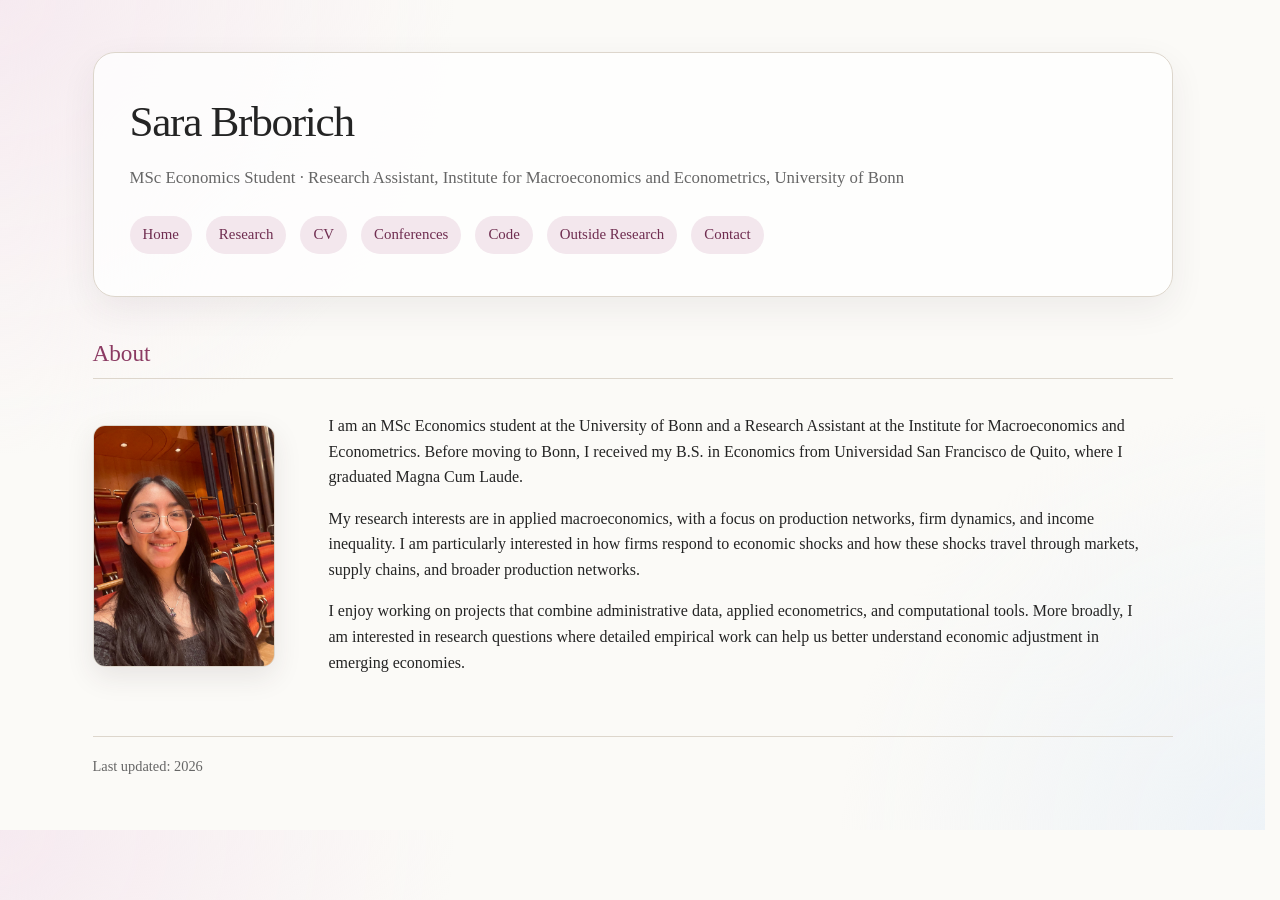
==== index.html @ 82b344d6 "Update index.html" ====
<!DOCTYPE html>
<html lang="en">
<head>
  <meta charset="UTF-8" />
  <meta name="viewport" content="width=device-width, initial-scale=1.0" />
  <title>Sara Brborich</title>
  <link rel="stylesheet" href="style.css" />
</head>

<body>
  <div class="container">

    <header>
      <h1>Sara Brborich</h1>

      <div class="subtitle">
        MSc Economics Student · Research Assistant, Institute for Macroeconomics and Econometrics, University of Bonn
      </div>

      <nav>
        <a href="index.html">Home</a>
        <a href="research.html">Research</a>
        <a href="files/Sara_Brborich_CV.pdf" target="_blank" rel="noopener noreferrer">CV</a>
        <a href="conferences.html">Conferences</a>
        <a href="code.html">Code</a>
        <a href="outside.html">Outside Research</a>
        <a href="contact.html">Contact</a>
      </nav>
    </header>

    <section id="about">
      <h2>About</h2>
    
      <div class="home-intro">
        <img src="images/sara.jpg" alt="Sara Brborich" class="profile-photo" />
    
        <div>
          <p>
            I am an MSc Economics student at the University of Bonn and a Research Assistant at the
            Institute for Macroeconomics and Econometrics. Before moving to Bonn, I received my B.S.
            in Economics from Universidad San Francisco de Quito, where I graduated Magna Cum Laude.
          </p>
    
          <p>
            My research interests are in applied macroeconomics, with a focus on production networks,
            firm dynamics, and income inequality. I am particularly interested in how firms respond to
            economic shocks and how these shocks travel through markets, supply chains, and broader
            production networks.
          </p>
    
          <p>
            I enjoy working on projects that combine administrative data, applied econometrics, and
            computational tools. More broadly, I am interested in research questions where detailed empirical
            work can help us better understand economic adjustment in emerging economies.
          </p>
        </div>
      </div>
    </section>

    <footer>
      Last updated: 2026
    </footer>

  </div>
</body>
</html>
---- style.css ----
:root {
  --bg: #fbfaf7;
  --text: #242424;
  --muted: #666666;
  --line: #ddd6cc;
  --accent: #8b3a62;
  --accent-soft: #f3e7ed;
  --link: #6f2d50;
  --card: #ffffff;
}

html {
  overflow-y: scroll;
  scrollbar-gutter: stable;
}

body {
  margin: 0;
  font-family: Georgia, "Times New Roman", serif;
  color: var(--text);
  background:
    radial-gradient(circle at top left, #f6eaf0 0, transparent 30%),
    radial-gradient(circle at bottom right, #eef3f7 0, transparent 28%),
    var(--bg);
  line-height: 1.6;
}

.container {
  max-width: 1080px;
  margin: 0 auto;
  padding: 52px 26px;
}

header {
  background: rgba(255, 255, 255, 0.78);
  border: 1px solid var(--line);
  border-radius: 22px;
  padding: 34px 36px;
  margin-bottom: 38px;
  box-shadow: 0 12px 35px rgba(60, 40, 50, 0.07);
}

h1 {
  font-size: 2.7rem;
  margin: 0;
  font-weight: normal;
  letter-spacing: -0.03em;
}

.subtitle {
  margin-top: 9px;
  font-size: 1.05rem;
  color: var(--muted);
  max-width: none;
}

nav {
  margin-top: 24px;
}

nav a {
  display: inline-block;
  margin-right: 10px;
  margin-bottom: 8px;
  padding: 7px 13px;
  border-radius: 999px;
  background: var(--accent-soft);
  color: var(--link);
  text-decoration: none;
  font-size: 0.93rem;
}

nav a:hover {
  background: var(--accent);
  color: white;
  text-decoration: none;
}

section {
  margin-bottom: 42px;
}

h2 {
  font-size: 1.45rem;
  font-weight: normal;
  border-bottom: 1px solid var(--line);
  padding-bottom: 6px;
  margin-bottom: 18px;
  color: var(--accent);
}

h3 {
  font-size: 1.08rem;
  font-weight: normal;
  color: #444;
  margin-top: 24px;
  margin-bottom: 14px;
}

p {
  max-width: 820px;
}

a {
  color: var(--link);
  text-decoration: none;
}

a:hover {
  text-decoration: underline;
}

.paper,
.project,
.card {
  background: var(--card);
  border: 1px solid var(--line);
  border-radius: 16px;
  padding: 16px 18px;
  margin-bottom: 14px;
  box-shadow: 0 8px 22px rgba(60, 40, 50, 0.04);
}

.paper-title,
.project-title {
  font-weight: bold;
  font-size: 1.02rem;
}

.paper-details,
.project-details {
  color: var(--muted);
  font-size: 0.95rem;
  margin-top: 4px;
}

.button-row {
  margin-top: 20px;
}

.button {
  display: inline-block;
  margin-right: 10px;
  margin-bottom: 8px;
  padding: 8px 14px;
  border-radius: 999px;
  background: var(--accent);
  color: white;
  text-decoration: none;
  font-size: 0.93rem;
}

.button:hover {
  opacity: 0.88;
  text-decoration: none;
}

.contact-list {
  margin-top: 18px;
  line-height: 1.9;
}

footer {
  border-top: 1px solid var(--line);
  margin-top: 45px;
  padding-top: 18px;
  color: var(--muted);
  font-size: 0.9rem;
}

@media (max-width: 650px) {
  .container {
    padding: 28px 16px;
  }

  header {
    padding: 26px 22px;
  }

  h1 {
    font-size: 2.25rem;
  }
}

.home-intro {
  display: grid;
  grid-template-columns: 190px 1fr;
  gap: 28px;
  align-items: start;
}

.home-intro {
  display: grid;
  grid-template-columns: 200px 1fr;
  gap: 36px;
  align-items: center;
}

.profile-photo {
  display: block;
  width: 180px !important;
  height: auto !important;
  max-width: 180px !important;
  border-radius: 12px;
  border: 1px solid var(--line);
  box-shadow: 0 10px 28px rgba(60, 40, 50, 0.10);
  margin-top: 4px;
}

@media (max-width: 650px) {
  .home-intro {
    grid-template-columns: 1fr;
  }

  .profile-photo {
    width: 155px;
    height: 155px;
  }
}

.conference {
  margin-bottom: 34px;
}

.conference-meta {
  color: var(--muted);
  font-size: 0.95rem;
  margin-top: 4px;
  margin-bottom: 14px;
}

.image-grid {
  display: grid;
  grid-template-columns: repeat(3, 1fr);
  gap: 14px;
  margin-top: 14px;
}

.image-grid img {
  width: 100%;
  height: 170px;
  object-fit: cover;
  border-radius: 14px;
  border: 1px solid var(--line);
  box-shadow: 0 8px 22px rgba(60, 40, 50, 0.05);
}

@media (max-width: 750px) {
  .image-grid {
    grid-template-columns: 1fr;
  }

  .image-grid img {
    height: auto;
  }
}

.wide-text {
  max-width: none;
}
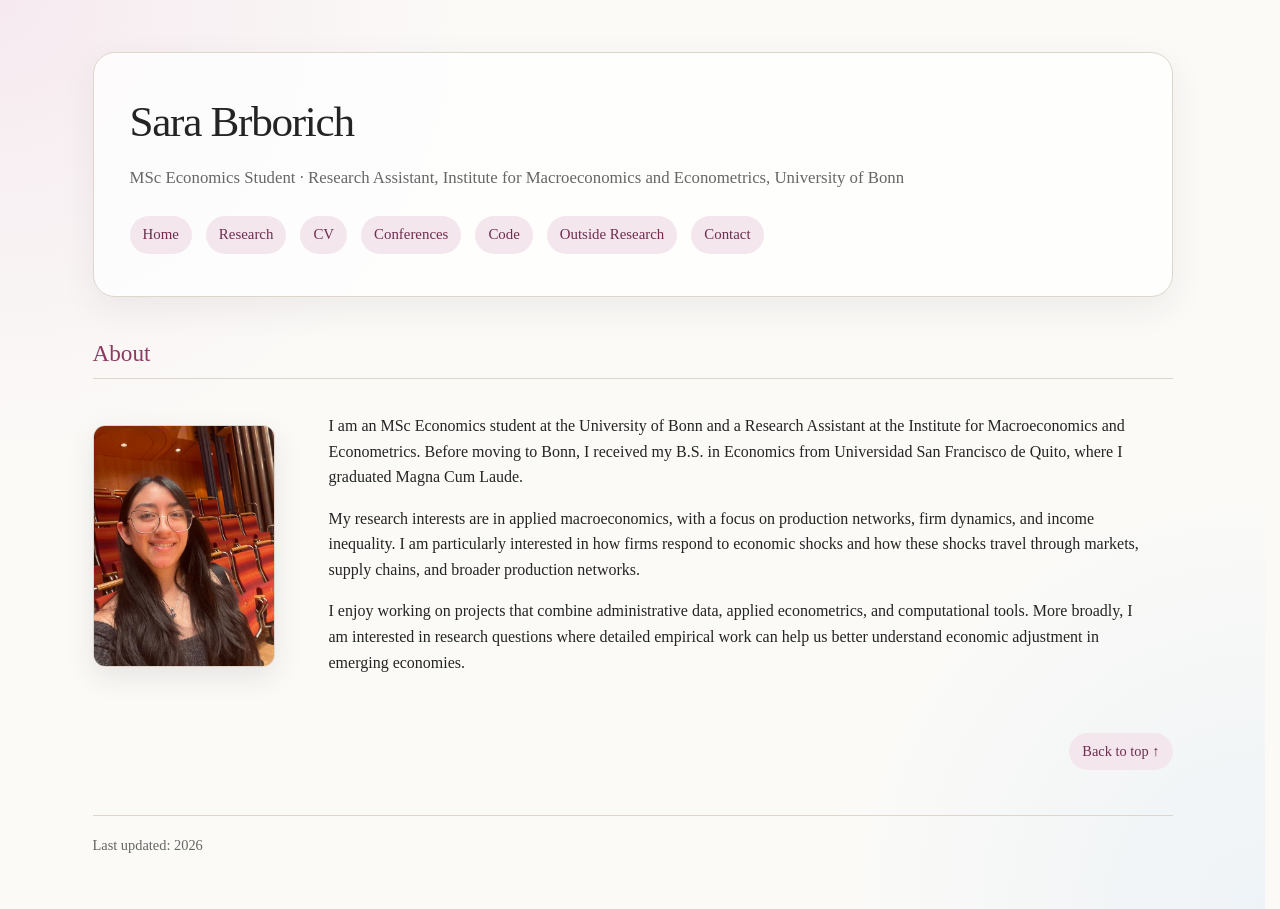
==== commit 9d3e143d: "Add 'Back to top' link in the body Added a 'Back to top' link for easier navigation." ====
--- a/index.html
+++ b/index.html
@@ -5,13 +5,16 @@
   <meta name="viewport" content="width=device-width, initial-scale=1.0" />
   <title>Sara Brborich</title>
   <link rel="stylesheet" href="style.css" />
+  <link rel="icon" type="image/png" href="images/favicon.png" />
 </head>
 
-<body>
+<body id="top">
   <div class="container">
 
     <header>
-      <h1>Sara Brborich</h1>
+      <h1>
+        <a class="site-title" href="index.html">Sara Brborich</a>
+      </h1>
 
       <div class="subtitle">
         MSc Economics Student · Research Assistant, Institute for Macroeconomics and Econometrics, University of Bonn
@@ -57,6 +60,10 @@
       </div>
     </section>
 
+    <div class="back-to-top">
+      <a href="#top">Back to top ↑</a>
+    </div>
+
     <footer>
       Last updated: 2026
     </footer>
--- a/style.css
+++ b/style.css
@@ -12,6 +12,7 @@
 html {
   overflow-y: scroll;
   scrollbar-gutter: stable;
+  scroll-behavior: smooth;
 }
 
 body {
@@ -47,6 +48,17 @@
   letter-spacing: -0.03em;
 }
 
+.site-title {
+  color: var(--text);
+  text-decoration: none;
+  transition: color 0.2s ease;
+}
+
+.site-title:hover {
+  color: var(--accent);
+  text-decoration: none;
+}
+
 .subtitle {
   margin-top: 9px;
   font-size: 1.05rem;
@@ -168,26 +180,29 @@
   font-size: 0.9rem;
 }
 
-@media (max-width: 650px) {
-  .container {
-    padding: 28px 16px;
-  }
-
-  header {
-    padding: 26px 22px;
-  }
-
-  h1 {
-    font-size: 2.25rem;
-  }
-}
-
-.home-intro {
-  display: grid;
-  grid-template-columns: 190px 1fr;
-  gap: 28px;
-  align-items: start;
-}
+.back-to-top {
+  margin-top: 28px;
+  display: flex;
+  justify-content: flex-end;
+}
+
+.back-to-top a {
+  display: inline-block;
+  padding: 7px 13px;
+  border-radius: 999px;
+  background: var(--accent-soft);
+  color: var(--link);
+  font-size: 0.9rem;
+  text-decoration: none;
+}
+
+.back-to-top a:hover {
+  background: var(--accent);
+  color: white;
+  text-decoration: none;
+}
+
+/* Home page */
 
 .home-intro {
   display: grid;
@@ -207,16 +222,7 @@
   margin-top: 4px;
 }
 
-@media (max-width: 650px) {
-  .home-intro {
-    grid-template-columns: 1fr;
-  }
-
-  .profile-photo {
-    width: 155px;
-    height: 155px;
-  }
-}
+/* Conferences page */
 
 .conference {
   margin-bottom: 34px;
@@ -245,6 +251,274 @@
   box-shadow: 0 8px 22px rgba(60, 40, 50, 0.05);
 }
 
+/* General text utilities */
+
+.wide-text {
+  max-width: none;
+}
+
+/* Research buttons and expandable content */
+
+.research-buttons {
+  margin-top: 12px;
+  display: flex;
+  flex-wrap: wrap;
+  gap: 8px;
+}
+
+.toggle-button,
+.modal-button,
+.research-link-button {
+  display: inline-block;
+  border: none;
+  padding: 7px 12px;
+  border-radius: 999px;
+  background: var(--accent-soft);
+  color: var(--link);
+  font-family: inherit;
+  font-size: 0.9rem;
+  text-decoration: none;
+  cursor: pointer;
+}
+
+.toggle-button:hover,
+.modal-button:hover,
+.research-link-button:hover {
+  background: var(--accent);
+  color: white;
+  text-decoration: none;
+}
+
+.toggle-button.active {
+  background: var(--accent);
+  color: white;
+}
+
+.toggle-content {
+  display: none;
+  margin-top: 12px;
+  padding: 13px 15px;
+  border-left: 3px solid var(--accent);
+  background: #fffafc;
+  border-radius: 10px;
+}
+
+.toggle-content p {
+  max-width: none;
+  margin-top: 0;
+  margin-bottom: 0;
+}
+
+.toggle-content pre {
+  margin: 0;
+  white-space: pre-wrap;
+  font-size: 0.88rem;
+  line-height: 1.45;
+}
+
+/* Main results modal */
+
+.modal {
+  display: none;
+  position: fixed;
+  z-index: 1000;
+  inset: 0;
+  background: rgba(35, 28, 34, 0.72);
+  padding: 32px 18px;
+  overflow-y: auto;
+}
+
+.modal.open {
+  display: flex;
+  align-items: center;
+  justify-content: center;
+}
+
+.modal-content {
+  position: relative;
+  width: min(760px, 70vw);
+  background: var(--card);
+  border: 1px solid var(--line);
+  border-radius: 20px;
+  padding: 24px 26px 20px 26px;
+  box-shadow: 0 18px 55px rgba(30, 20, 30, 0.24);
+}
+
+.modal-content h3 {
+  margin-top: 0;
+  margin-right: 36px;
+  color: var(--accent);
+}
+
+.modal-close {
+  position: absolute;
+  top: 16px;
+  right: 18px;
+  border: none;
+  background: var(--accent-soft);
+  color: var(--link);
+  width: 34px;
+  height: 34px;
+  border-radius: 50%;
+  font-size: 1.4rem;
+  line-height: 1;
+  cursor: pointer;
+}
+
+.modal-close:hover {
+  background: var(--accent);
+  color: white;
+}
+
+.modal-carousel {
+  position: relative;
+  margin-top: 16px;
+}
+
+.modal-slide {
+  display: none;
+}
+
+.modal-slide.active {
+  display: block;
+}
+
+.modal-slide img {
+  width: 100%;
+  max-height: 460px;
+  object-fit: contain;
+  display: block;
+  border-radius: 14px;
+  border: 1px solid var(--line);
+  background: white;
+}
+
+.modal-caption {
+  margin: 12px 44px 0 44px;
+  text-align: center;
+}
+
+.modal-caption h4 {
+  margin: 0 0 6px 0;
+  font-size: 1rem;
+  font-weight: normal;
+  color: var(--accent);
+}
+
+.modal-caption p {
+  max-width: none;
+  margin: 0;
+  color: var(--muted);
+  font-size: 0.95rem;
+  line-height: 1.45;
+}
+
+.modal-carousel-button {
+  position: absolute;
+  top: 45%;
+  transform: translateY(-50%);
+  z-index: 5;
+  border: none;
+  background: rgba(255, 255, 255, 0.9);
+  color: var(--accent);
+  font-size: 2rem;
+  width: 42px;
+  height: 42px;
+  border-radius: 50%;
+  cursor: pointer;
+  box-shadow: 0 4px 14px rgba(60, 40, 50, 0.15);
+}
+
+.modal-carousel-button:hover {
+  background: var(--accent);
+  color: white;
+}
+
+.modal-carousel-button.prev {
+  left: 12px;
+}
+
+.modal-carousel-button.next {
+  right: 12px;
+}
+
+.modal-counter {
+  margin-top: 12px;
+  text-align: center;
+  color: var(--muted);
+  font-size: 0.9rem;
+}
+
+/* Outside Research page */
+
+.outside-section.card {
+  margin-bottom: 34px;
+  padding: 18px 20px;
+}
+
+.outside-text p {
+  max-width: none;
+}
+
+.outside-section .carousel {
+  margin-top: 18px;
+}
+
+.carousel {
+  position: relative;
+  margin-top: 18px;
+  overflow: hidden;
+  background: transparent;
+  border: none;
+  box-shadow: none;
+}
+
+.carousel-track {
+  display: flex;
+  gap: 14px;
+  transition: transform 0.35s ease;
+  will-change: transform;
+}
+
+.carousel-image {
+  flex: 0 0 calc((100% - 28px) / 3);
+  height: 170px;
+  object-fit: cover;
+  border-radius: 14px;
+  border: 1px solid var(--line);
+  box-shadow: 0 8px 22px rgba(60, 40, 50, 0.05);
+}
+
+.carousel-button {
+  position: absolute;
+  top: 50%;
+  transform: translateY(-50%);
+  z-index: 5;
+  border: none;
+  background: rgba(255, 255, 255, 0.88);
+  color: var(--accent);
+  font-size: 1.6rem;
+  width: 34px;
+  height: 34px;
+  border-radius: 50%;
+  cursor: pointer;
+  box-shadow: 0 4px 14px rgba(60, 40, 50, 0.15);
+}
+
+.carousel-button:hover {
+  background: white;
+}
+
+.carousel-button.prev {
+  left: 8px;
+}
+
+.carousel-button.next {
+  right: 8px;
+}
+
+/* Responsive design */
+
 @media (max-width: 750px) {
   .image-grid {
     grid-template-columns: 1fr;
@@ -253,8 +527,54 @@
   .image-grid img {
     height: auto;
   }
-}
-
-.wide-text {
-  max-width: none;
-}
+
+  .carousel-image {
+    flex: 0 0 80%;
+    height: 190px;
+  }
+
+  .carousel-button.prev {
+    left: 8px;
+  }
+
+  .carousel-button.next {
+    right: 8px;
+  }
+
+  .modal-content {
+    width: min(94vw, 760px);
+    padding: 22px 18px 18px 18px;
+  }
+
+  .modal-slide img {
+    max-height: 430px;
+  }
+
+  .modal-caption {
+    margin: 12px 10px 0 10px;
+  }
+}
+
+@media (max-width: 650px) {
+  .container {
+    padding: 28px 16px;
+  }
+
+  header {
+    padding: 26px 22px;
+  }
+
+  h1 {
+    font-size: 2.25rem;
+  }
+
+  .home-intro {
+    grid-template-columns: 1fr;
+  }
+
+  .profile-photo {
+    width: 155px !important;
+    max-width: 155px !important;
+    height: auto !important;
+  }
+}
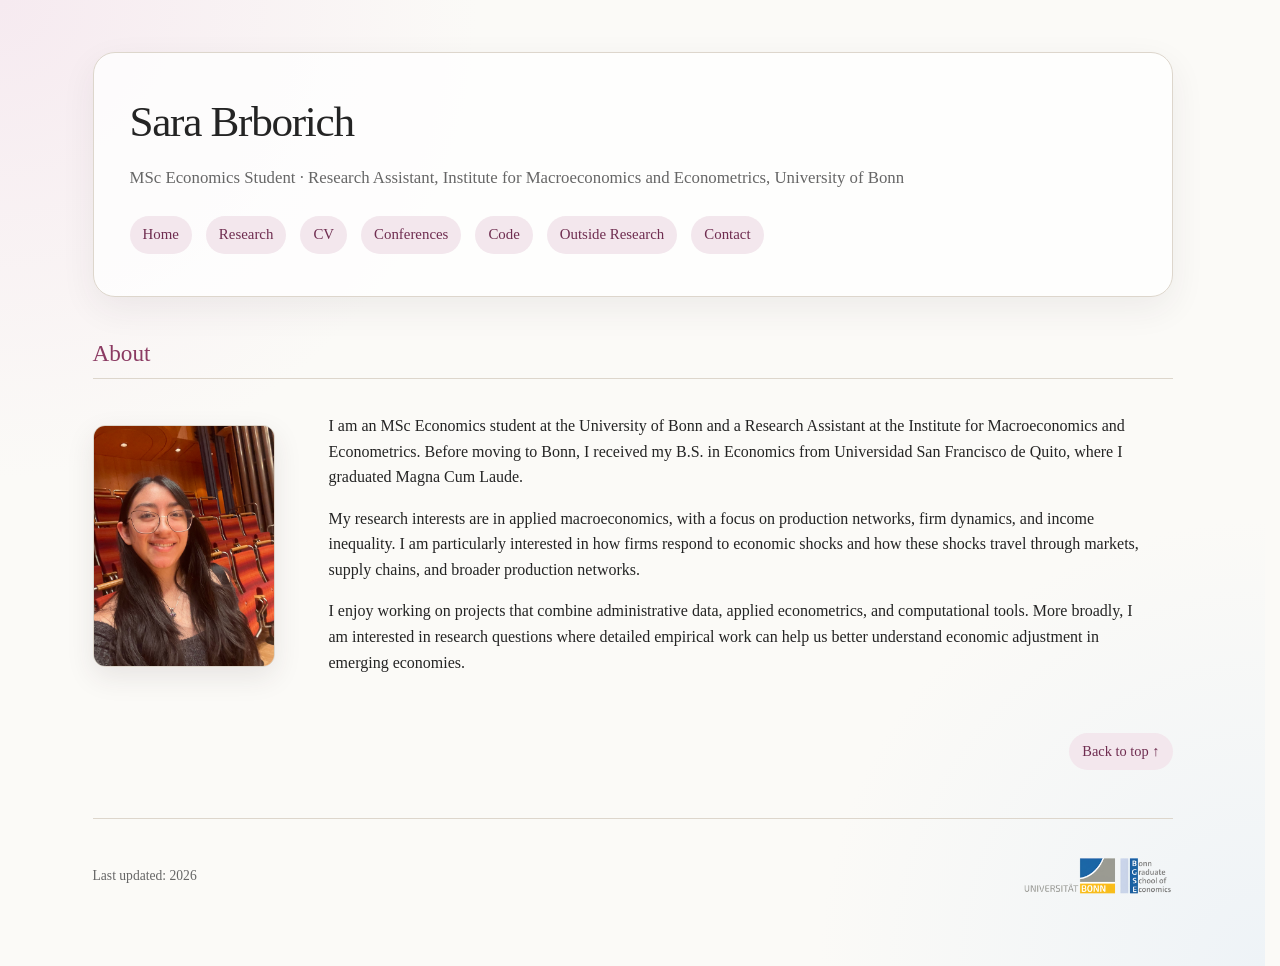
==== commit 3779b207: "Update footer to include class and logo" ====
--- a/index.html
+++ b/index.html
@@ -64,8 +64,14 @@
       <a href="#top">Back to top ↑</a>
     </div>
 
-    <footer>
-      Last updated: 2026
+    <footer class="site-footer">
+      <p class="last-updated">Last updated: 2026</p>
+    
+      <img
+        class="footer-bgse-logo"
+        src="images/BGSELogo.PNG"
+        alt="Bonn Graduate School of Economics logo"
+      />
     </footer>
 
   </div>
--- a/style.css
+++ b/style.css
@@ -172,12 +172,34 @@
   line-height: 1.9;
 }
 
+/* Footer */
+
 footer {
-  border-top: 1px solid var(--line);
-  margin-top: 45px;
-  padding-top: 18px;
   color: var(--muted);
   font-size: 0.9rem;
+}
+
+.site-footer {
+  margin-top: 48px;
+  padding-top: 18px;
+  border-top: 1px solid var(--line);
+  display: flex;
+  justify-content: space-between;
+  align-items: center;
+  gap: 24px;
+}
+
+.last-updated {
+  margin: 0;
+  font-size: 0.85rem;
+  color: var(--muted);
+}
+
+.footer-bgse-logo {
+  max-width: 150px;
+  height: auto;
+  display: block;
+  opacity: 0.9;
 }
 
 .back-to-top {
@@ -577,4 +599,14 @@
     max-width: 155px !important;
     height: auto !important;
   }
-}
+
+  .site-footer {
+    flex-direction: column;
+    align-items: flex-start;
+    gap: 12px;
+  }
+
+  .footer-bgse-logo {
+    max-width: 130px;
+  }
+}
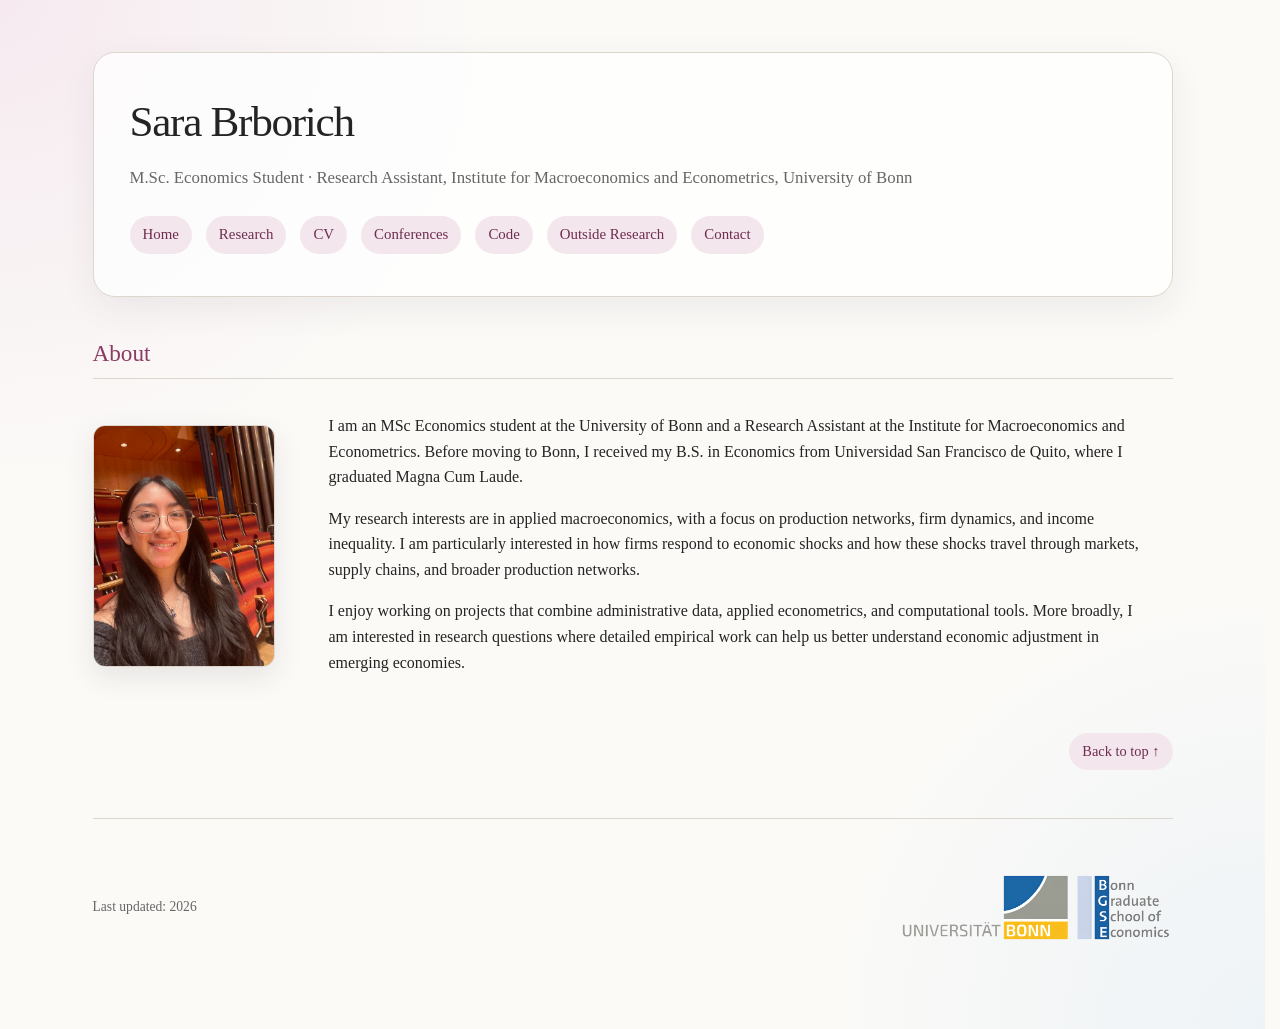
==== commit 8f7235c3: "Correct degree abbreviation from MSc to M.Sc." ====
--- a/index.html
+++ b/index.html
@@ -17,7 +17,7 @@
       </h1>
 
       <div class="subtitle">
-        MSc Economics Student · Research Assistant, Institute for Macroeconomics and Econometrics, University of Bonn
+        M.Sc. Economics Student · Research Assistant, Institute for Macroeconomics and Econometrics, University of Bonn
       </div>
 
       <nav>
--- a/style.css
+++ b/style.css
@@ -196,8 +196,8 @@
 }
 
 .footer-bgse-logo {
-  max-width: 150px;
-  height: auto;
+  width: auto;
+  height: 140px;
   display: block;
   opacity: 0.9;
 }
@@ -607,6 +607,6 @@
   }
 
   .footer-bgse-logo {
-    max-width: 130px;
-  }
-}
+    width: 75px;
+  }
+}
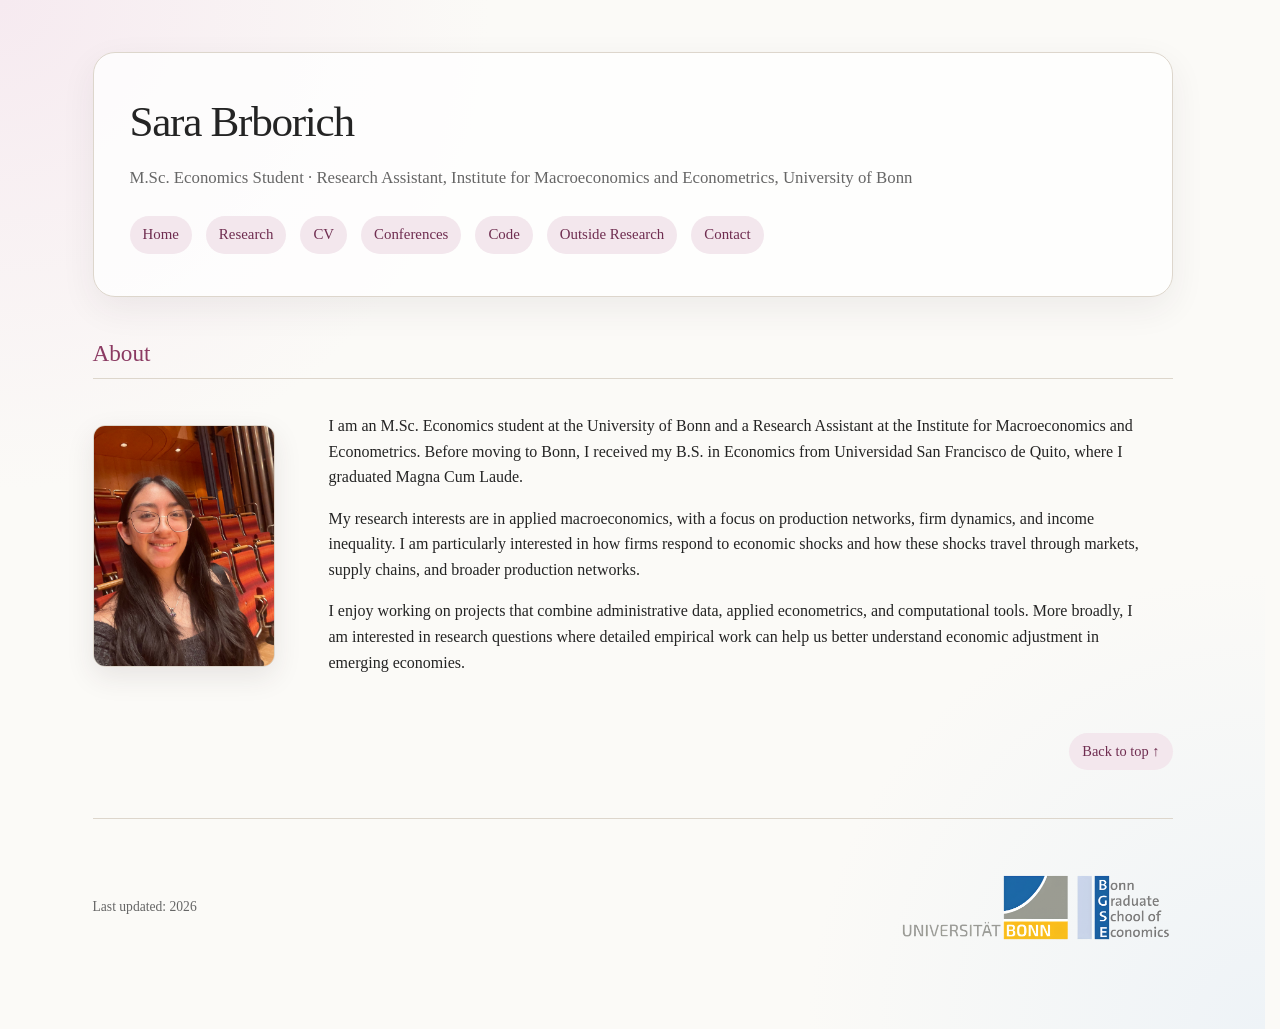
==== commit f513aaa7: "Correct typo in academic title" ====
--- a/index.html
+++ b/index.html
@@ -39,7 +39,7 @@
     
         <div>
           <p>
-            I am an MSc Economics student at the University of Bonn and a Research Assistant at the
+            I am an M.Sc. Economics student at the University of Bonn and a Research Assistant at the
             Institute for Macroeconomics and Econometrics. Before moving to Bonn, I received my B.S.
             in Economics from Universidad San Francisco de Quito, where I graduated Magna Cum Laude.
           </p>
